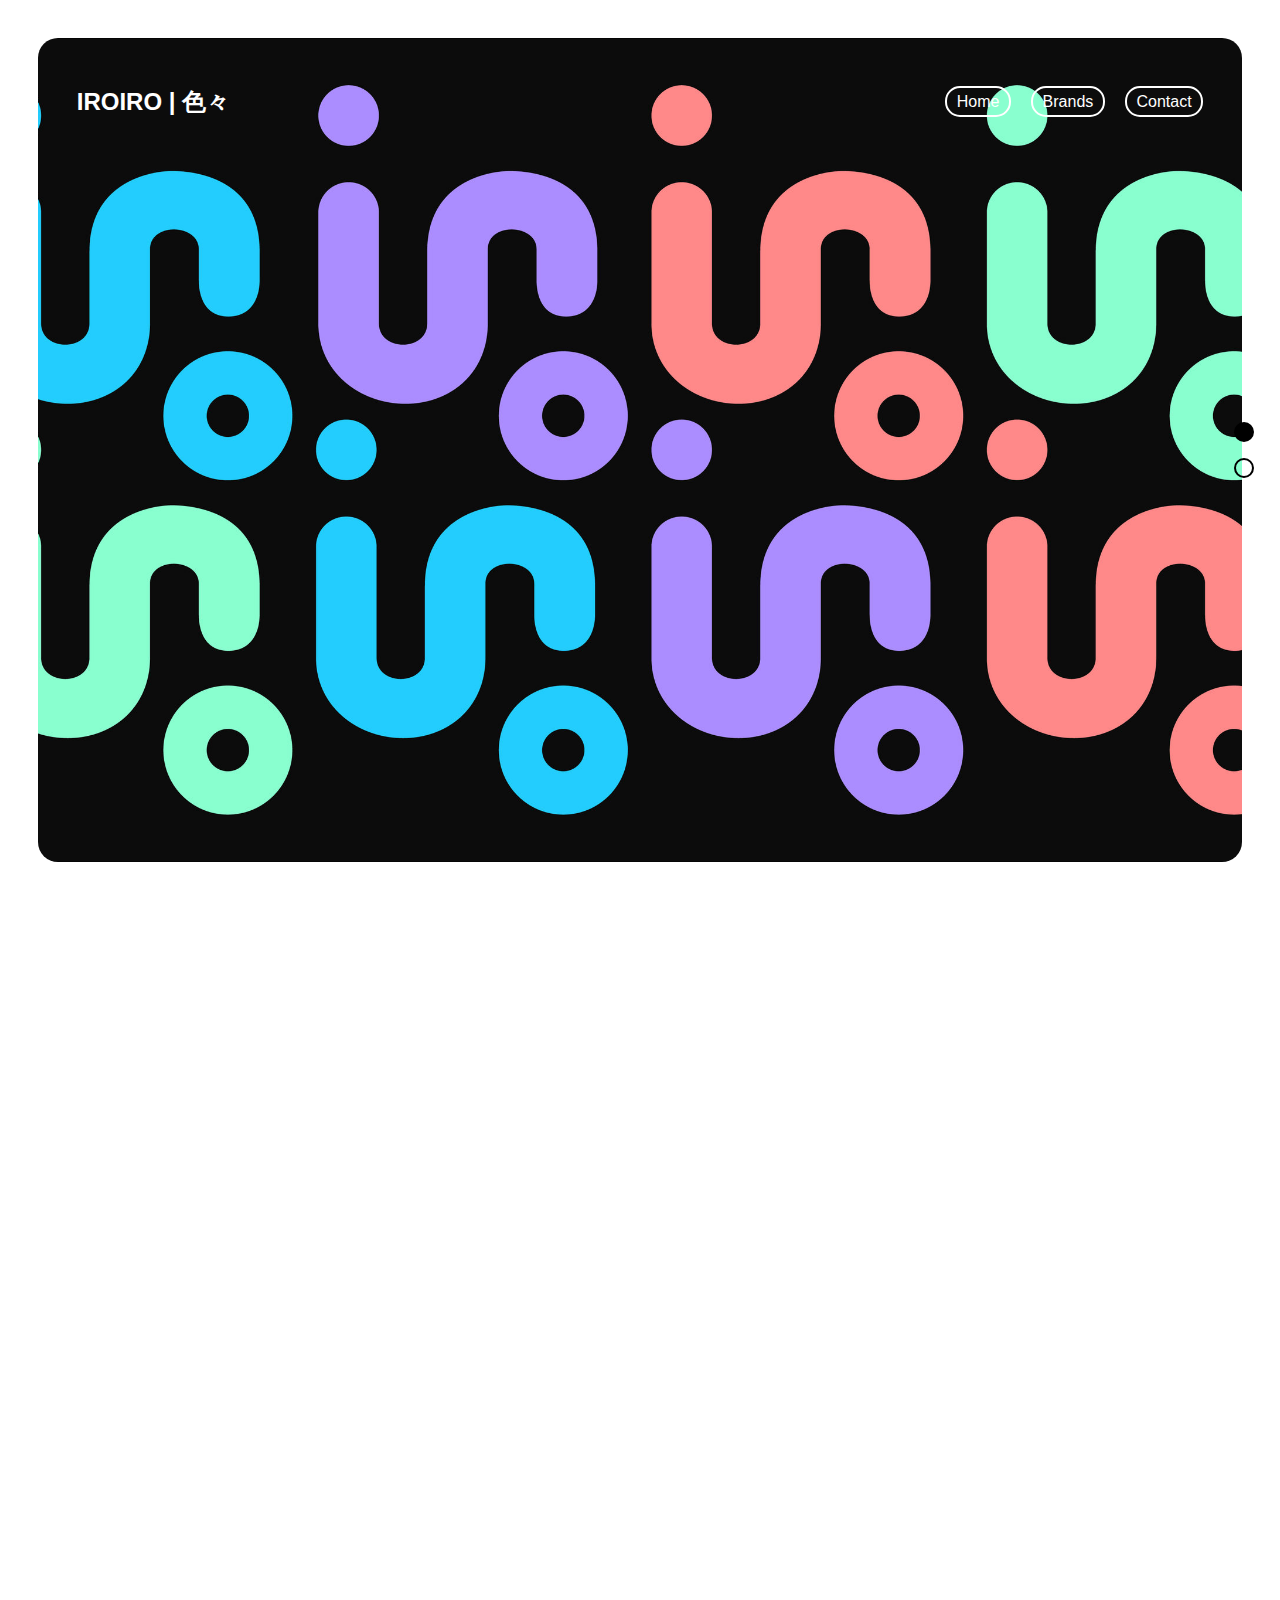
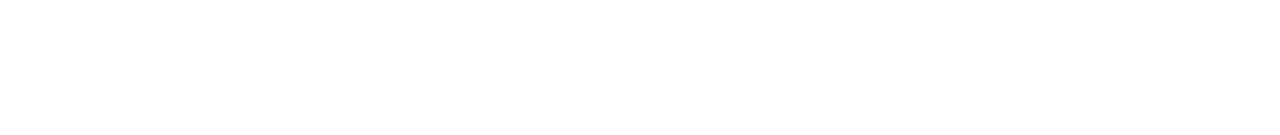
==== index.html @ 522f6322 "Adding raw text to privacy policy page" ====
<!DOCTYPE html>
<html lang="en">
<head>
    <meta charset="UTF-8">
    <meta name="viewport" content="width=device-width, initial-scale=1.0">
    <title>IROIRO | 色々</title>
    <link rel="stylesheet" href="assets/css/style.css">
</head>
<body>
<div class="page-wrapper">
    <!-- Pagination dots -->
    <div class="pagination-dots">
        <div class="pagination-dot"></div>
        <div class="pagination-dot"></div>
    </div>

    <div class="container">
        <header>
            <div class="text-logo">IROIRO | 色々</div>
            <nav>
                <ul>
                    <li><a href="#">Home</a></li>
                    <li><a href="#">Brands</a></li>
                    <li><a href="#">Contact</a></li>
                </ul>
            </nav>
        </header>
        <div class="background-pattern"></div>
    </div>

    <!-- Content Section -->
    <section id="content-section">
        <div class="text-column">
            <h1>BEAUTIFUL EVERYDAY LIFE SOLUTIONS.</h1>

            <!-- Logo image for smaller screens (hidden by default) -->
            <img src="assets/images/logo.png" alt="IROIRO Logo" class="logo-image logo-image-inline">

            <p>
                Welcome to <strong>IROIRO</strong>, a dynamic lifestyle brand committed to delivering a diverse array of
                high-quality solutions for every aspect of life. Inspired by the Japanese adjective
                <strong>"IROIRO"</strong> [色々 (hiragana いろいろ, rōmaji iroiro)], which conveys the idea of variety
                and diversity, we offer an extensive range of innovative products and services designed to enhance your
                well-being.
            </p>

            <p>
                At 色々, we believe in addressing life’s challenges with a comprehensive approach. We recognize that
                everyone faces unique hurdles, and our mission is to provide solutions that cater to these diverse
                needs.
                We are dedicated to collaborating with like-minded brands to create products and experiences that
                significantly improve the quality of life for our users.
            </p>

            <div class="app-download">
                <a href="https://apps.apple.com/us/developer/iroiro-llc/id1435048158"><img
                        src="assets/images/appstore.png" alt="Download on the App Store"></a>
                <a href="https://play.google.com/store/apps/dev?id=6528214586264150108&hl=en_US"><img
                        src="assets/images/googleplay.png" alt="Get it on Google Play"></a>
            </div>
        </div>

        <div class="image-column">
            <!-- Logo image for larger screens -->
            <img src="assets/images/logo.png" alt="IROIRO Logo" class="logo-image logo-image-column">
        </div>
    </section>

    <!-- Footer Section -->
    <footer>
        <div class="footer-content">
            <p>Support our journey by shopping with us online [<strong><a
                    href="https://fullpanicmanic.com">FPM</a></strong>, <strong><a
                    href="https://iroirogoods.com">IROIRO GOODS</a></strong>], the
                <strong><a href="https://apps.apple.com/us/developer/iroiro-llc/id1435048158">Apple App
                    Store®</a></strong> & the <strong><a
                        href="https://play.google.com/store/apps/dev?id=6528214586264150108&hl=en_US">Google
                    Play™</a></strong></p>
            <div class="footer-links">
                <a href="#">Trademarks</a>
                <a href="/pages/privacy-policy.html">Privacy Policy</a>
            </div>
        </div>
        <div class="footer-bottom">
            <p>&copy; 2018-<span id="current-year"></span> IROIRO, LLC. All rights reserved.</p>
        </div>
    </footer>

    <!-- JavaScript to update the year -->
    <script>
        document.getElementById("current-year").textContent = new Date().getFullYear();
    </script>

    <!-- JavaScript to toggle active class on pagination dots -->
    <script>
        // Function to update the active dot based on which section is in view
        function observeSections() {
            const paginationDots = document.querySelectorAll('.pagination-dot');

            const options = {
                root: null, // null means observing relative to the viewport
                threshold: 0.5 // 50% of the element must be in view to trigger the callback
            };

            const observer = new IntersectionObserver((entries) => {
                entries.forEach(entry => {
                    if (entry.isIntersecting) {
                        if (entry.target.id === 'header-section') {
                            // When the header is in view
                            paginationDots[0].classList.add('active');
                            paginationDots[1].classList.remove('active');
                        } else if (entry.target.id === 'content-section') {
                            // When the content section is in view
                            paginationDots[1].classList.add('active');
                            paginationDots[0].classList.remove('active');
                        }
                    }
                });
            }, options);

            // Observe the sections
            const headerSection = document.querySelector('header');
            const contentSection = document.getElementById('content-section');

            // Assign IDs to the sections for easier identification
            headerSection.id = 'header-section';
            contentSection.id = 'content-section';

            observer.observe(headerSection);
            observer.observe(contentSection);
        }

        // Run the observer function on page load
        window.addEventListener('load', observeSections);
    </script>
</div>
</body>
</html>
---- assets/css/style.css ----
/* General styles */
body, html {
    margin: 0;
    padding: 0;
    width: 100%;
    height: 100%;
    font-family: 'Arial', sans-serif;
    background-color: white;
    color: black;
    overflow-x: hidden;
}

/* Page background framing */
.page-wrapper {
    position: relative;
    min-height: 100vh;
    padding: 3vw; /* Adjusted padding for even spacing */
    background: white;
    box-sizing: border-box;
    overflow-y: auto;
}

/* Inner container for the content with background image */
.container {
    position: relative;
    padding: 3vw; /* Adjusted padding for thinner border */
    background-image: url('../images/background.jpg');
    background-size: cover;
    background-position: center;
    background-repeat: no-repeat;
    border-radius: 1.25rem;
    min-height: calc(100vh - 6vw); /* Adjusted height calculation */
    box-sizing: border-box;
}

/* Header styles */
header {
    display: flex;
    justify-content: space-between;
    align-items: center;
    padding: 1rem 0; /* Reduced padding to move up */
    margin-top: -1rem; /* Negative margin to move it up further */
}

.text-logo {
    font-size: 1.5rem;
    font-weight: bold;
    color: white;
}

nav ul {
    list-style: none;
    display: flex;
    gap: 1.25rem;
}

nav ul li a {
    color: white;
    text-decoration: none;
    padding: 0.3rem 0.6rem;
    border-radius: 0.9375rem;
    border: 0.125rem solid white;
}

/* Content section styles */
#content-section {
    display: flex;
    justify-content: space-between;
    align-items: flex-start;
    background-color: white;
    padding: 3vw; /* Adjusted padding for consistent border */
    box-shadow: none;
    border-radius: 1.25rem;
    max-width: 75vw;
    margin: 4vw auto;
    box-sizing: border-box;
}

/* Text and image columns */
#content-section .text-column {
    flex: 1;
    display: flex;
    flex-direction: column;
    justify-content: flex-start;
    box-sizing: border-box;
    padding-right: 1.25rem;
    text-align: left; /* Keep text left-justified */
}

#content-section .image-column {
    flex: 1;
    display: flex;
    align-items: center;
    justify-content: center;
}

#content-section .logo-image {
    max-width: 100%;
    margin: 2rem 0;
    border-radius: 1rem;
}

/* Hide the inline logo by default */
.logo-image-inline {
    display: none;
}

/* Center the inline logo and h1 title in vertical layout */
@media (max-width: 900px) {
    #content-section .logo-image-inline {
        display: block;
        margin: 1rem 0; /* Space above and below logo */
        max-width: 80%; /* Ensure logo does not exceed container width */
        align-self: center; /* Center logo horizontally */
    }

    #content-section .text-column {
        padding-right: 0; /* Remove right padding in vertical layout */
        text-align: left; /* Keep text left-justified */
        align-items: center; /* Center content vertically */
        display: flex;
        flex-direction: column;
    }

    #content-section h1 {
        margin: 0; /* Remove default margin */
        text-align: center; /* Center text horizontally */
        width: 100%; /* Ensure it spans the full width */
    }

    #content-section .app-download {
        flex-direction: row; /* Keep download buttons in a row */
        justify-content: center; /* Center download buttons horizontally in vertical layout */
        margin-top: 1.25rem; /* Space from text and logo */
    }

    #content-section .image-column {
        display: none; /* Hide the image column */
    }
}

/* Adjust the download buttons */
#content-section .app-download {
    display: flex;
    flex-direction: row;
    justify-content: flex-start; /* Keep download buttons aligned to the start */
    gap: 1.25rem;
    align-items: center;
    margin-top: 1.25rem;
}

#content-section .app-download img {
    width: auto;
    height: 3.125rem;
}

/* Footer Section */
footer {
    background-color: black;
    color: white;
    padding: 2rem;
    text-align: center;
    font-size: 0.875rem;
    border-radius: 1.25rem;
    margin-top: 4vw;
    max-width: 75vw;
    margin-left: auto;
    margin-right: auto;
}

.footer-content {
    margin-bottom: 0.625rem;
}

.footer-content p {
    margin: 0 0 0.625rem 0;
}

/* Apply hyperlink styles only in the footer */
footer a {
    color: white; /* Set hyperlink color to white */
    text-decoration: none; /* Remove underline from hyperlinks */
}

footer a:hover, footer a:focus {
    text-decoration: underline; /* Add underline on hover or focus */
    color: #23cdfe; /* Change color on hover or focus */
}

.footer-links {
    display: flex;
    justify-content: center;
    gap: 1rem;
    flex-wrap: wrap;
}

.footer-links a {
    color: white;
    text-decoration: none;
    font-weight: bold;
}

.footer-bottom {
    border-top: 0.0625rem solid white;
    padding-top: 0.625rem;
}

.footer-bottom p {
    margin: 0;
}

/* Pagination dots */
.pagination-dots {
    position: fixed;
    top: 50%;
    right: 2vw;
    display: flex;
    flex-direction: column;
    transform: translateY(-50%);
    gap: 1rem;
    z-index: 1000;
}

.pagination-dot {
    width: 1rem;
    height: 1rem;
    border-radius: 50%;
    background-color: transparent;
    border: 2px solid black;
    transition: background-color 0.3s ease;
}

.pagination-dot.active {
    background-color: black;
}

/* Responsive pagination dots */
@media (max-width: 900px) {
    .pagination-dots {
        right: 1vw;
        gap: 0.75rem;
    }

    .pagination-dot {
        width: 0.75rem;
        height: 0.75rem;
        border-width: 1.5px;
    }
}

@media (max-width: 600px) {
    .pagination-dots {
        right: 0.5vw;
        gap: 0.5rem;
    }

    .pagination-dot {
        width: 0.5rem;
        height: 0.5rem;
        border-width: 1px;
    }
}
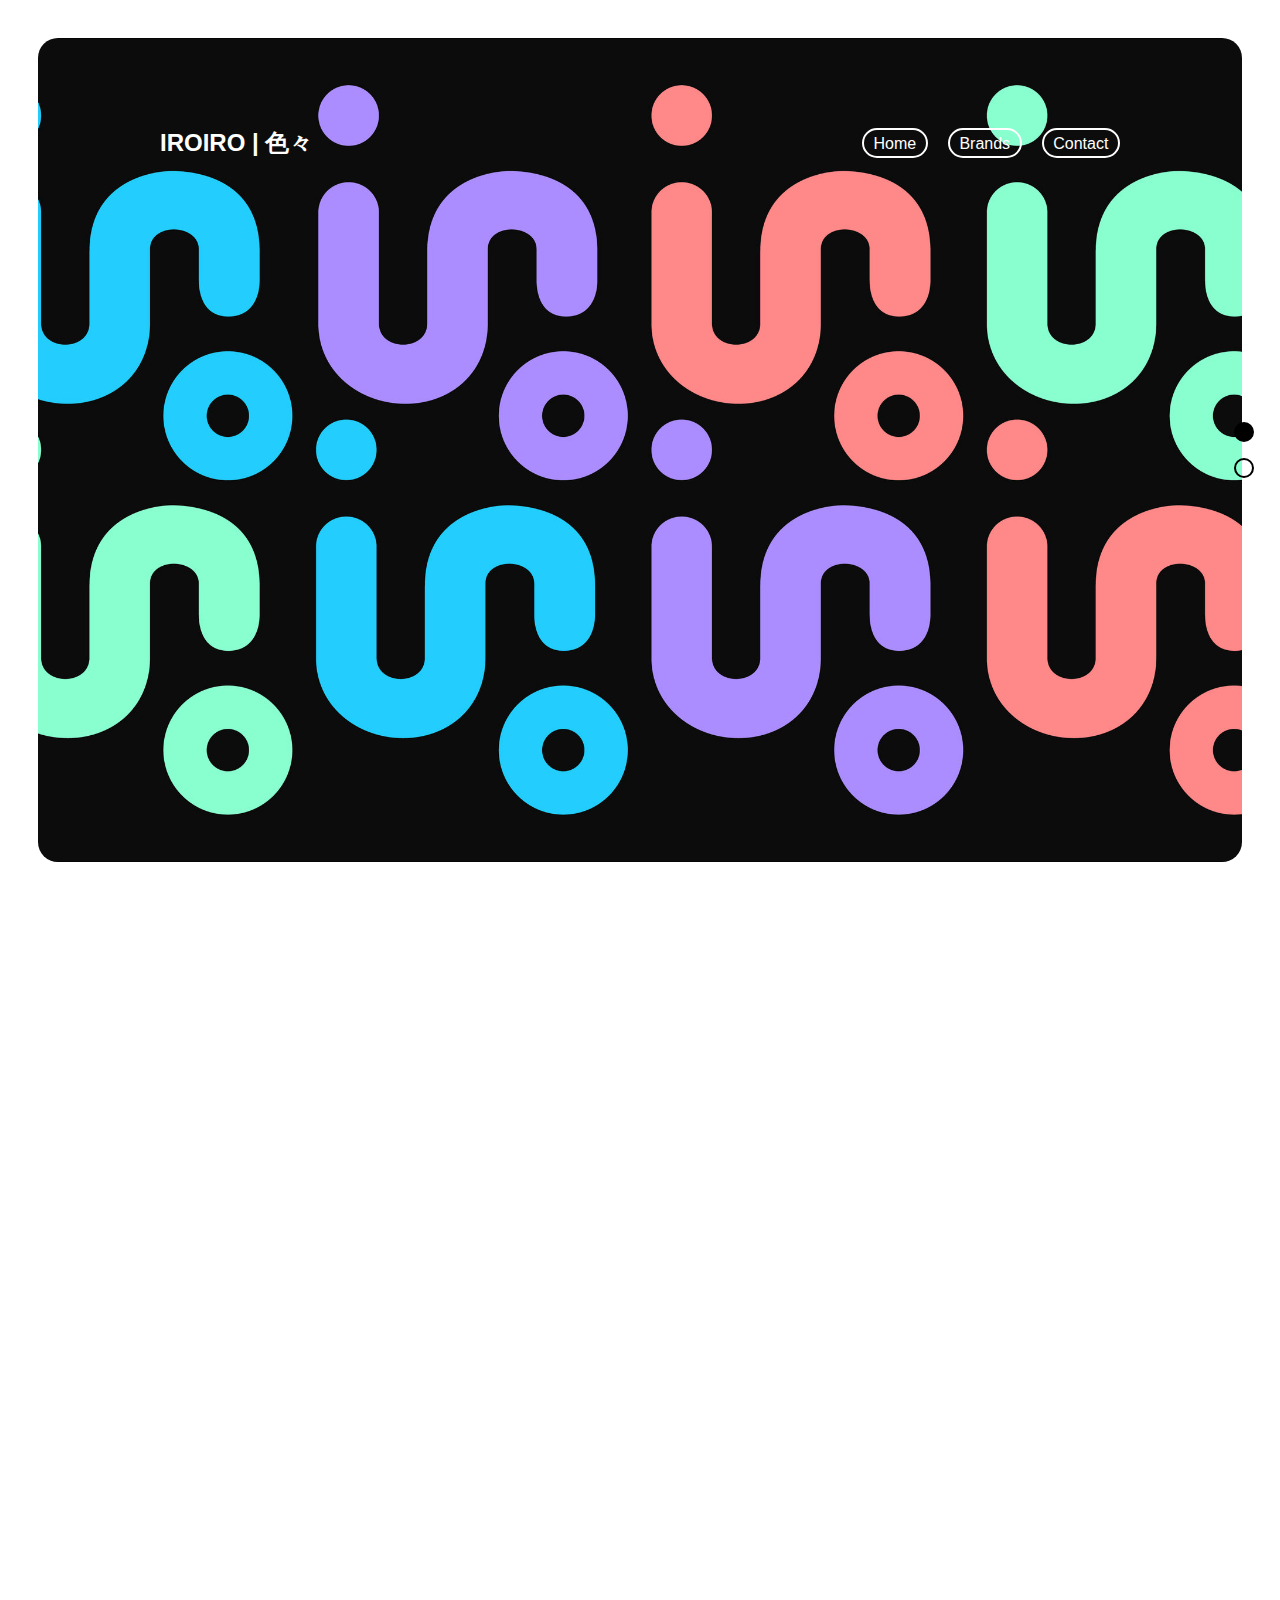
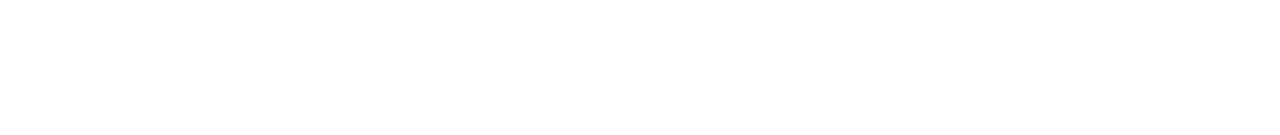
==== commit 03c18149: "Updating nav header styling" ====
--- a/index.html
+++ b/index.html
@@ -6,7 +6,7 @@
     <title>IROIRO | 色々</title>
     <link rel="stylesheet" href="assets/css/style.css">
 </head>
-<body>
+<body class="index"> <!-- Added 'index' class to the body tag -->
 <div class="page-wrapper">
     <!-- Pagination dots -->
     <div class="pagination-dots">
@@ -15,16 +15,7 @@
     </div>
 
     <div class="container">
-        <header>
-            <div class="text-logo">IROIRO | 色々</div>
-            <nav>
-                <ul>
-                    <li><a href="#">Home</a></li>
-                    <li><a href="#">Brands</a></li>
-                    <li><a href="#">Contact</a></li>
-                </ul>
-            </nav>
-        </header>
+        <div id="header"></div>
         <div class="background-pattern"></div>
     </div>
 
@@ -66,33 +57,24 @@
         </div>
     </section>
 
-    <!-- Footer Section -->
-    <footer>
-        <div class="footer-content">
-            <p>Support our journey by shopping with us online [<strong><a
-                    href="https://fullpanicmanic.com">FPM</a></strong>, <strong><a
-                    href="https://iroirogoods.com">IROIRO GOODS</a></strong>], the
-                <strong><a href="https://apps.apple.com/us/developer/iroiro-llc/id1435048158">Apple App
-                    Store®</a></strong> & the <strong><a
-                        href="https://play.google.com/store/apps/dev?id=6528214586264150108&hl=en_US">Google
-                    Play™</a></strong></p>
-            <div class="footer-links">
-                <a href="#">Trademarks</a>
-                <a href="/pages/privacy-policy.html">Privacy Policy</a>
-            </div>
-        </div>
-        <div class="footer-bottom">
-            <p>&copy; 2018-<span id="current-year"></span> IROIRO, LLC. All rights reserved.</p>
-        </div>
-    </footer>
+    <div id="footer"></div>
 
-    <!-- JavaScript to update the year -->
+    <!-- JavaScript to load header and footer -->
     <script>
-        document.getElementById("current-year").textContent = new Date().getFullYear();
-    </script>
+        // Load header and footer, then initialize pagination dots
+        function loadHeaderAndFooter() {
+            return Promise.all([
+                fetch('header.html').then(response => response.text()).then(data => {
+                    document.getElementById('header').innerHTML = data;
+                }),
+                fetch('footer.html').then(response => response.text()).then(data => {
+                    document.getElementById('footer').innerHTML = data;
+                    // Update year in footer
+                    document.getElementById("current-year").textContent = new Date().getFullYear();
+                })
+            ]);
+        }
 
-    <!-- JavaScript to toggle active class on pagination dots -->
-    <script>
         // Function to update the active dot based on which section is in view
         function observeSections() {
             const paginationDots = document.querySelectorAll('.pagination-dot');
@@ -130,8 +112,10 @@
             observer.observe(contentSection);
         }
 
-        // Run the observer function on page load
-        window.addEventListener('load', observeSections);
+        // Run the loadHeaderAndFooter function and then observe sections
+        window.addEventListener('load', () => {
+            loadHeaderAndFooter().then(observeSections);
+        });
     </script>
 </div>
 </body>
--- a/assets/css/style.css
+++ b/assets/css/style.css
@@ -38,8 +38,25 @@
     display: flex;
     justify-content: space-between;
     align-items: center;
-    padding: 1rem 0; /* Reduced padding to move up */
-    margin-top: -1rem; /* Negative margin to move it up further */
+    padding: 1rem;
+    margin-top: 2vw; /* Matches footer's margin */
+    border-radius: 1.25rem; /* Same rounding as the footer */
+    width: 100%; /* Ensure header spans the full width */
+    max-width: 75vw; /* Same width as the footer */
+    margin-left: auto; /* Center align */
+    margin-right: auto; /* Center align */
+}
+
+/* Apply header background image to all pages except index.html */
+body:not(.index) header {
+    background-image: url('../images/background.jpg'); /* Adjust the path to your background image */
+    background-size: cover;
+    background-position: center;
+    background-repeat: no-repeat;
+    border-radius: 1.25rem; /* Same rounding as the footer */
+    padding: 2rem; /* Ensure padding consistency with the footer */
+    box-sizing: border-box; /* Include padding and border in the element's total width and height */
+    box-shadow: 0 4px 8px rgba(0, 0, 0, 0.1); /* Optional: Add subtle shadow for elevation effect */
 }
 
 .text-logo {
@@ -163,7 +180,8 @@
     font-size: 0.875rem;
     border-radius: 1.25rem;
     margin-top: 4vw;
-    max-width: 75vw;
+    width: 100%; /* Ensure footer spans the full width */
+    max-width: 75vw; /* Same width as the header */
     margin-left: auto;
     margin-right: auto;
 }
@@ -259,4 +277,4 @@
         height: 0.5rem;
         border-width: 1px;
     }
-}+}
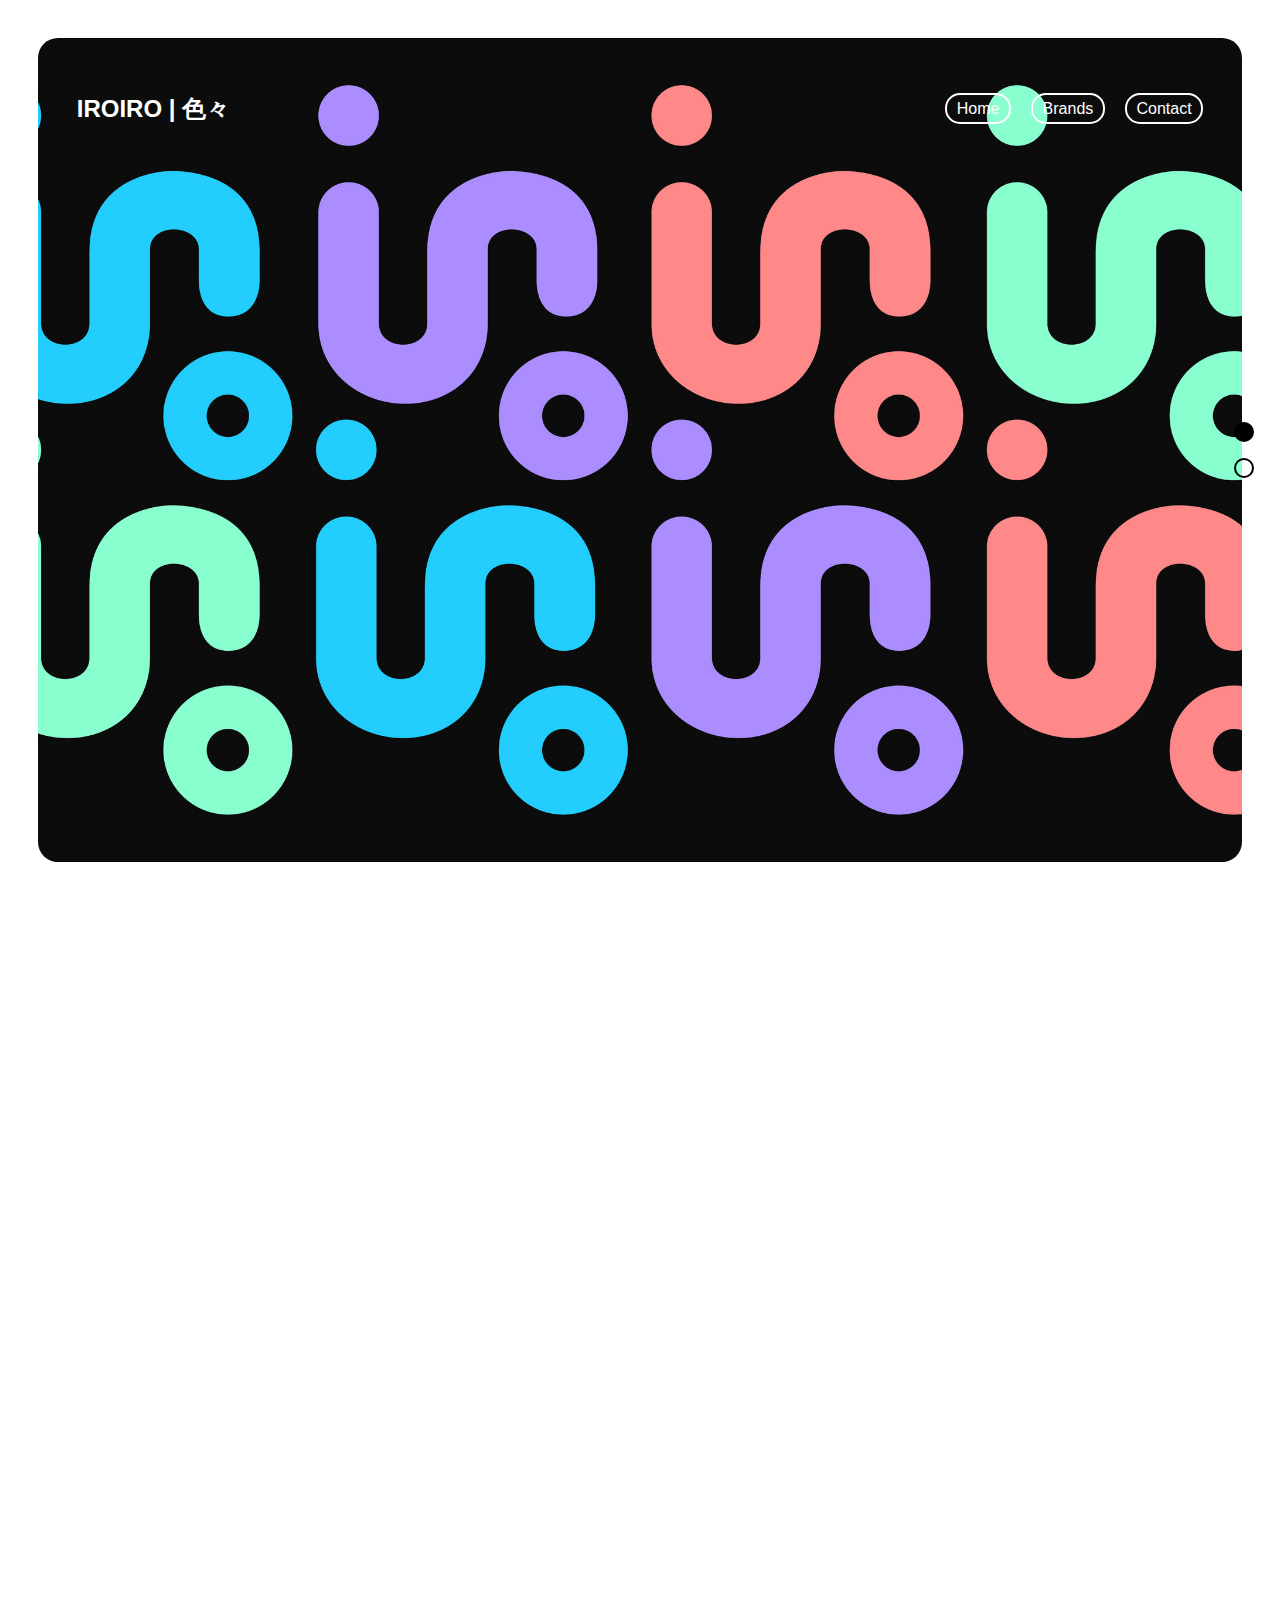
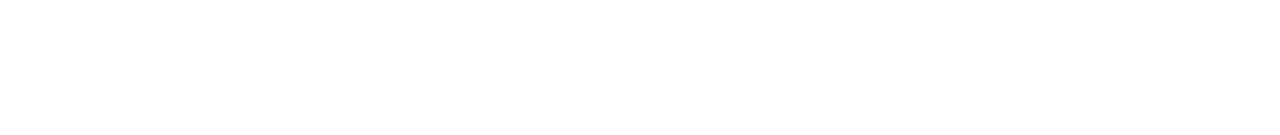
==== commit cb87d08a: "Update nav styling on all pages" ====
--- a/index.html
+++ b/index.html
@@ -16,7 +16,6 @@
 
     <div class="container">
         <div id="header"></div>
-        <div class="background-pattern"></div>
     </div>
 
     <!-- Content Section -->
--- a/assets/css/style.css
+++ b/assets/css/style.css
@@ -33,30 +33,32 @@
     box-sizing: border-box;
 }
 
+/* Specific style for non-index pages to adjust background image height */
+body:not(.index) .container {
+    padding-bottom: 3vw; /* Make bottom padding match the top padding */
+    min-height: auto; /* Remove specific height to allow for shorter container */
+}
+
 /* Header styles */
 header {
     display: flex;
     justify-content: space-between;
     align-items: center;
-    padding: 1rem;
-    margin-top: 2vw; /* Matches footer's margin */
+    padding: 0; /* Remove padding */
+    margin: 0; /* Remove margin */
     border-radius: 1.25rem; /* Same rounding as the footer */
     width: 100%; /* Ensure header spans the full width */
-    max-width: 75vw; /* Same width as the footer */
-    margin-left: auto; /* Center align */
-    margin-right: auto; /* Center align */
-}
-
-/* Apply header background image to all pages except index.html */
+    max-width: 100%; /* Ensure it does not exceed the viewport width */
+    box-sizing: border-box; /* Include padding and border in the element's total width */
+    position: relative; /* Ensure it is positioned correctly */
+    top: 0; /* Align header to the top of the viewport */
+    left: 0; /* Align to the left of the viewport */
+    height: 4rem; /* Ensure header height is consistent */
+}
+
+/* Adjustments for specific pages */
 body:not(.index) header {
-    background-image: url('../images/background.jpg'); /* Adjust the path to your background image */
-    background-size: cover;
-    background-position: center;
-    background-repeat: no-repeat;
-    border-radius: 1.25rem; /* Same rounding as the footer */
-    padding: 2rem; /* Ensure padding consistency with the footer */
-    box-sizing: border-box; /* Include padding and border in the element's total width and height */
-    box-shadow: 0 4px 8px rgba(0, 0, 0, 0.1); /* Optional: Add subtle shadow for elevation effect */
+    top: 0; /* Ensure header position is consistent across non-index pages */
 }
 
 .text-logo {
@@ -277,4 +279,4 @@
         height: 0.5rem;
         border-width: 1px;
     }
-}
+}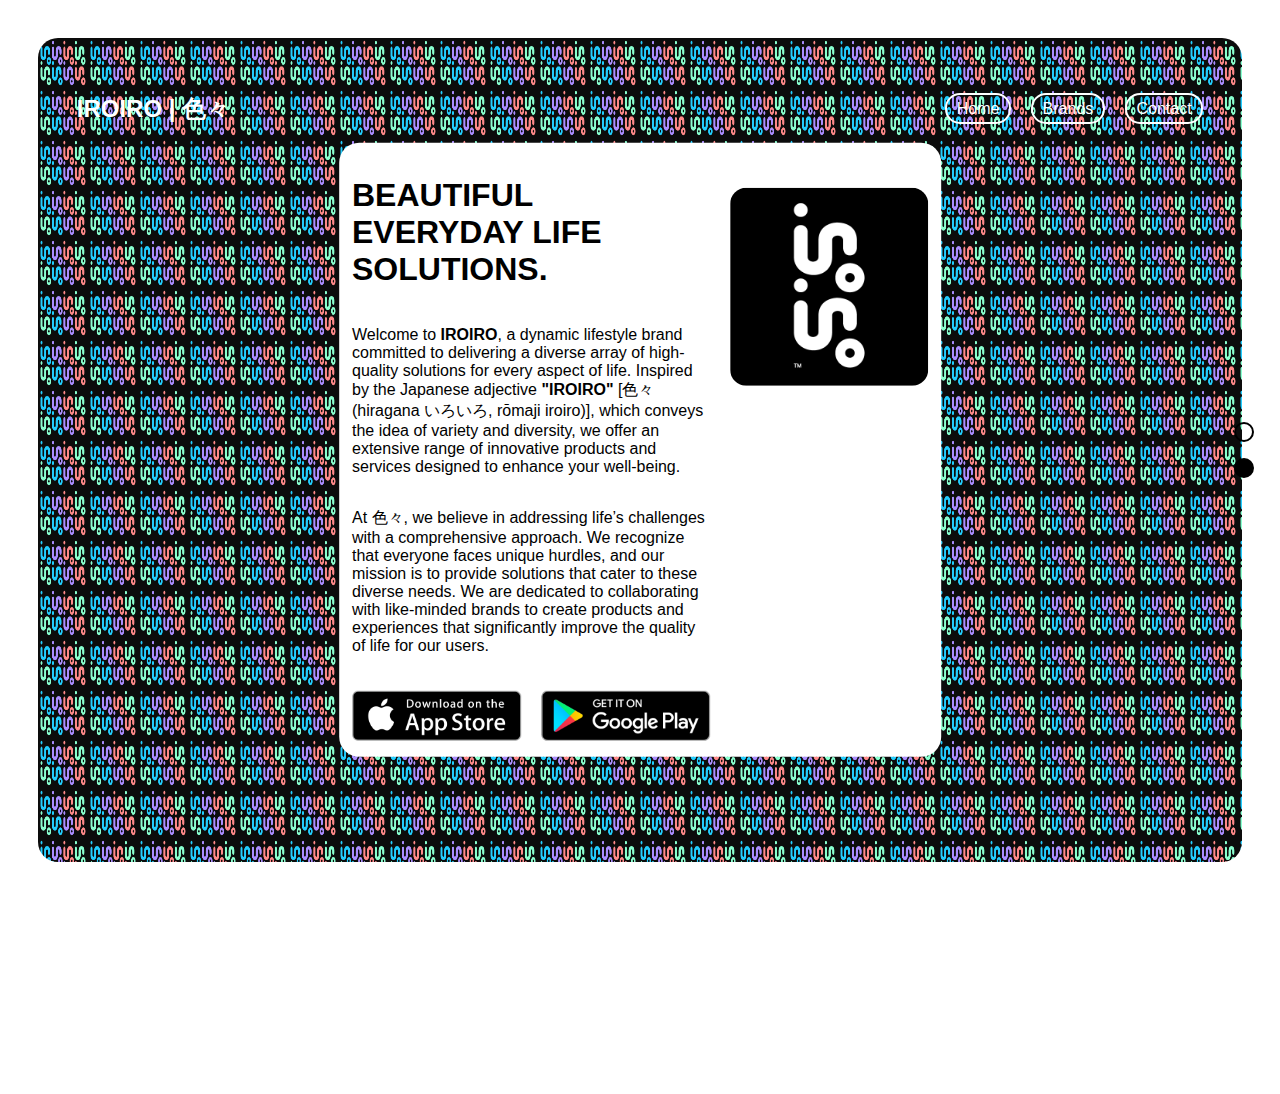
==== commit 882352af: "Updating content positioning for the main page" ====
--- a/index.html
+++ b/index.html
@@ -15,47 +15,51 @@
     </div>
 
     <div class="container">
+        <!-- Header Section -->
         <div id="header"></div>
+
+        <!-- Content Section -->
+        <section id="content-section">
+            <div class="text-column">
+                <h1>BEAUTIFUL EVERYDAY LIFE SOLUTIONS.</h1>
+
+                <!-- Logo image for smaller screens (hidden by default) -->
+                <img src="assets/images/logo.png" alt="IROIRO Logo" class="logo-image logo-image-inline">
+
+                <p>
+                    Welcome to <strong>IROIRO</strong>, a dynamic lifestyle brand committed to delivering a diverse
+                    array of
+                    high-quality solutions for every aspect of life. Inspired by the Japanese adjective
+                    <strong>"IROIRO"</strong> [色々 (hiragana いろいろ, rōmaji iroiro)], which conveys the idea of
+                    variety
+                    and diversity, we offer an extensive range of innovative products and services designed to enhance
+                    your
+                    well-being.
+                </p>
+
+                <p>
+                    At 色々, we believe in addressing life’s challenges with a comprehensive approach. We recognize that
+                    everyone faces unique hurdles, and our mission is to provide solutions that cater to these diverse
+                    needs.
+                    We are dedicated to collaborating with like-minded brands to create products and experiences that
+                    significantly improve the quality of life for our users.
+                </p>
+
+                <div class="app-download">
+                    <a href="https://apps.apple.com/us/developer/iroiro-llc/id1435048158"><img
+                            src="assets/images/appstore.png" alt="Download on the App Store"></a>
+                    <a href="https://play.google.com/store/apps/dev?id=6528214586264150108&hl=en_US"><img
+                            src="assets/images/googleplay.png" alt="Get it on Google Play"></a>
+                </div>
+            </div>
+
+            <div class="image-column">
+                <!-- Logo image for larger screens -->
+                <img src="assets/images/logo.png" alt="IROIRO Logo" class="logo-image logo-image-column">
+            </div>
+        </section>
     </div>
-
-    <!-- Content Section -->
-    <section id="content-section">
-        <div class="text-column">
-            <h1>BEAUTIFUL EVERYDAY LIFE SOLUTIONS.</h1>
-
-            <!-- Logo image for smaller screens (hidden by default) -->
-            <img src="assets/images/logo.png" alt="IROIRO Logo" class="logo-image logo-image-inline">
-
-            <p>
-                Welcome to <strong>IROIRO</strong>, a dynamic lifestyle brand committed to delivering a diverse array of
-                high-quality solutions for every aspect of life. Inspired by the Japanese adjective
-                <strong>"IROIRO"</strong> [色々 (hiragana いろいろ, rōmaji iroiro)], which conveys the idea of variety
-                and diversity, we offer an extensive range of innovative products and services designed to enhance your
-                well-being.
-            </p>
-
-            <p>
-                At 色々, we believe in addressing life’s challenges with a comprehensive approach. We recognize that
-                everyone faces unique hurdles, and our mission is to provide solutions that cater to these diverse
-                needs.
-                We are dedicated to collaborating with like-minded brands to create products and experiences that
-                significantly improve the quality of life for our users.
-            </p>
-
-            <div class="app-download">
-                <a href="https://apps.apple.com/us/developer/iroiro-llc/id1435048158"><img
-                        src="assets/images/appstore.png" alt="Download on the App Store"></a>
-                <a href="https://play.google.com/store/apps/dev?id=6528214586264150108&hl=en_US"><img
-                        src="assets/images/googleplay.png" alt="Get it on Google Play"></a>
-            </div>
-        </div>
-
-        <div class="image-column">
-            <!-- Logo image for larger screens -->
-            <img src="assets/images/logo.png" alt="IROIRO Logo" class="logo-image logo-image-column">
-        </div>
-    </section>
-
+    <!-- Footer Section -->
     <div id="footer"></div>
 
     <!-- JavaScript to load header and footer -->
--- a/assets/css/style.css
+++ b/assets/css/style.css
@@ -20,17 +20,40 @@
     overflow-y: auto;
 }
 
+/* Keyframes for scrolling animation */
+@-webkit-keyframes bg-scrolling {
+    0% { background-position: 0 0; }
+    100% { background-position: 50px 50px; }
+}
+@-moz-keyframes bg-scrolling {
+    0% { background-position: 0 0; }
+    100% { background-position: 50px 50px; }
+}
+@-o-keyframes bg-scrolling {
+    0% { background-position: 0 0; }
+    100% { background-position: 50px 50px; }
+}
+@keyframes bg-scrolling {
+    0% { background-position: 0 0; }
+    100% { background-position: 50px 50px; }
+}
+
 /* Inner container for the content with background image */
 .container {
     position: relative;
     padding: 3vw; /* Adjusted padding for thinner border */
     background-image: url('../images/background.jpg');
-    background-size: cover;
-    background-position: center;
-    background-repeat: no-repeat;
+    background-size: 50px 50px; /* Set the size of the background image */
+    background-position: 0 0;
+    background-repeat: repeat;
     border-radius: 1.25rem;
     min-height: calc(100vh - 6vw); /* Adjusted height calculation */
     box-sizing: border-box;
+
+    -webkit-animation: bg-scrolling 0.92s linear infinite; /* Safari 4+ */
+    -moz-animation: bg-scrolling 0.92s linear infinite;    /* Fx 5+ */
+    -o-animation: bg-scrolling 0.92s linear infinite;      /* Opera 12+ */
+    animation: bg-scrolling 0.92s linear infinite;         /* IE 10+ */
 }
 
 /* Specific style for non-index pages to adjust background image height */
@@ -87,12 +110,23 @@
     justify-content: space-between;
     align-items: flex-start;
     background-color: white;
-    padding: 3vw; /* Adjusted padding for consistent border */
+    padding: 1.0vw; /* Adjusted padding for consistent border */
     box-shadow: none;
     border-radius: 1.25rem;
     max-width: 75vw;
     margin: 4vw auto;
     box-sizing: border-box;
+}
+
+/* Centering #content-section on index.html */
+body.index #content-section {
+    position: absolute;
+    top: 50%;
+    left: 50%;
+    transform: translate(-50%, -50%);
+    margin: 0; /* Reset margin to avoid conflicts */
+    max-width: 75vw; /* Ensure content width is controlled */
+    box-sizing: border-box; /* Include padding and borders in width/height */
 }
 
 /* Text and image columns */
@@ -233,7 +267,7 @@
 .pagination-dots {
     position: fixed;
     top: 50%;
-    right: 2vw;
+    right: 2vw; /* Adjusted for margin from right edge */
     display: flex;
     flex-direction: column;
     transform: translateY(-50%);
@@ -257,7 +291,7 @@
 /* Responsive pagination dots */
 @media (max-width: 900px) {
     .pagination-dots {
-        right: 1vw;
+        right: 1vw; /* Adjusted for smaller screens */
         gap: 0.75rem;
     }
 
@@ -270,7 +304,7 @@
 
 @media (max-width: 600px) {
     .pagination-dots {
-        right: 0.5vw;
+        right: 0.5vw; /* Adjusted for even smaller screens */
         gap: 0.5rem;
     }
 
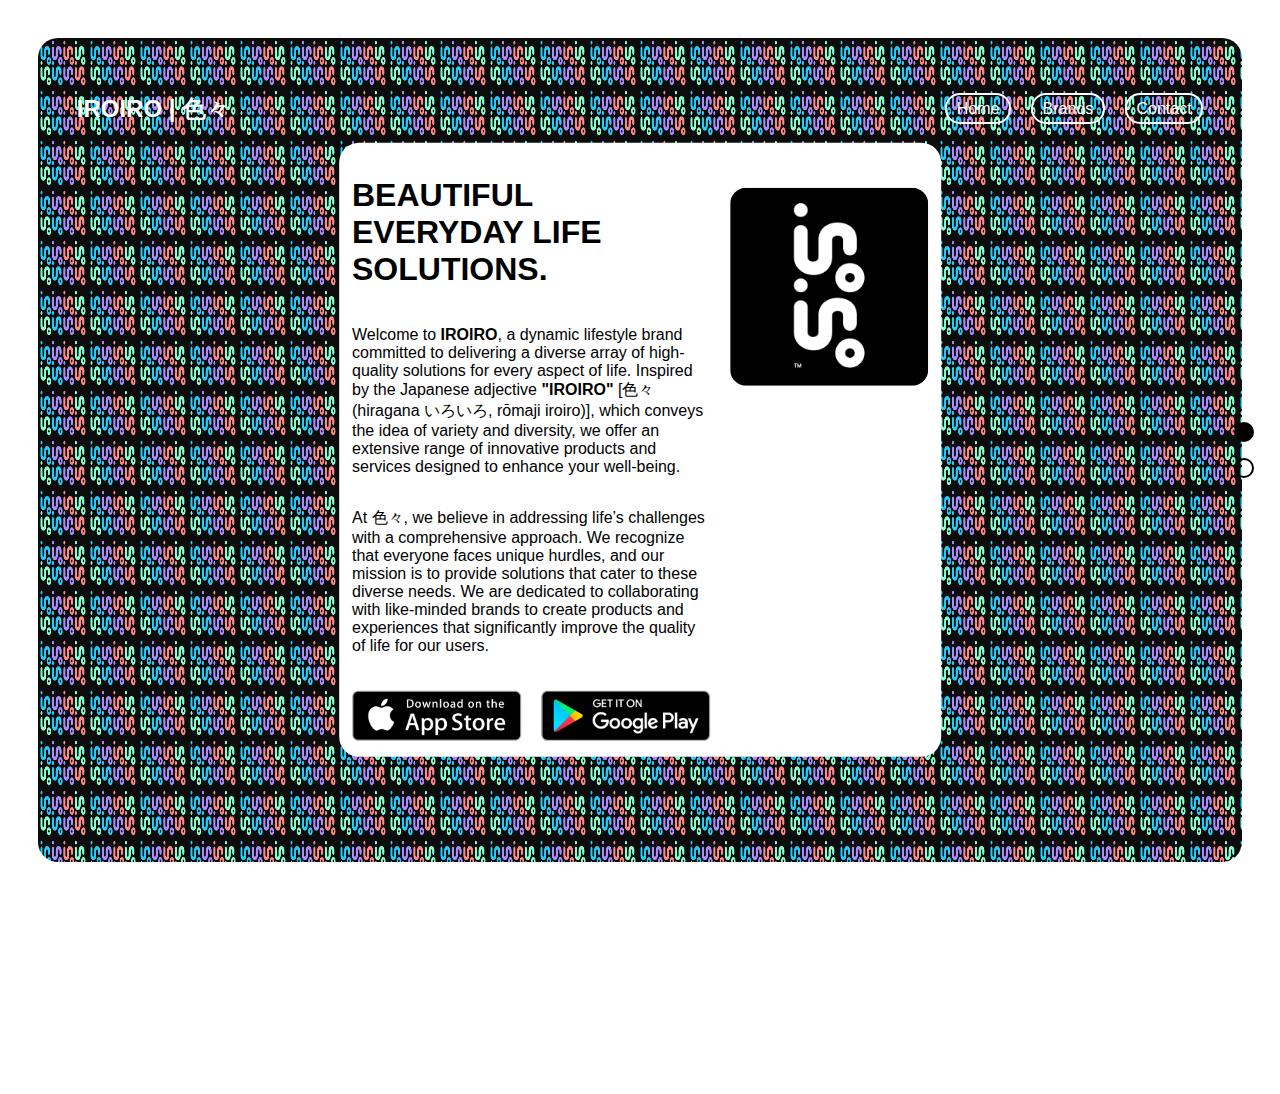
==== commit 7fa94ba5: "Update index.html" ====
--- a/index.html
+++ b/index.html
@@ -18,7 +18,7 @@
         <!-- Header Section -->
         <div id="header"></div>
 
-        <!-- Content Section -->
+        <!-- Content Section -- Visible on large screens only-->
         <section id="content-section">
             <div class="text-column">
                 <h1>BEAUTIFUL EVERYDAY LIFE SOLUTIONS.</h1>
@@ -59,65 +59,110 @@
             </div>
         </section>
     </div>
+    <!-- Content Section -- Visible on smaller screens only -->
+    <section id="content-section-small">
+        <div class="text-column">
+            <h1>BEAUTIFUL EVERYDAY LIFE SOLUTIONS.</h1>
+
+            <!-- Logo image for smaller screens (hidden by default) -->
+            <img src="assets/images/logo.png" alt="IROIRO Logo" class="logo-image logo-image-inline">
+
+            <p>
+                Welcome to <strong>IROIRO</strong>, a dynamic lifestyle brand committed to delivering a diverse
+                array of
+                high-quality solutions for every aspect of life. Inspired by the Japanese adjective
+                <strong>"IROIRO"</strong> [色々 (hiragana いろいろ, rōmaji iroiro)], which conveys the idea of
+                variety
+                and diversity, we offer an extensive range of innovative products and services designed to enhance
+                your
+                well-being.
+            </p>
+
+            <p>
+                At 色々, we believe in addressing life’s challenges with a comprehensive approach. We recognize that
+                everyone faces unique hurdles, and our mission is to provide solutions that cater to these diverse
+                needs.
+                We are dedicated to collaborating with like-minded brands to create products and experiences that
+                significantly improve the quality of life for our users.
+            </p>
+
+            <div class="app-download">
+                <a href="https://apps.apple.com/us/developer/iroiro-llc/id1435048158"><img
+                        src="assets/images/appstore.png" alt="Download on the App Store"></a>
+                <a href="https://play.google.com/store/apps/dev?id=6528214586264150108&hl=en_US"><img
+                        src="assets/images/googleplay.png" alt="Get it on Google Play"></a>
+            </div>
+        </div>
+
+        <div class="image-column">
+            <!-- Logo image for larger screens -->
+            <img src="assets/images/logo.png" alt="IROIRO Logo" class="logo-image logo-image-column">
+        </div>
+    </section>
     <!-- Footer Section -->
     <div id="footer"></div>
 
     <!-- JavaScript to load header and footer -->
     <script>
-        // Load header and footer, then initialize pagination dots
-        function loadHeaderAndFooter() {
-            return Promise.all([
-                fetch('header.html').then(response => response.text()).then(data => {
-                    document.getElementById('header').innerHTML = data;
-                }),
-                fetch('footer.html').then(response => response.text()).then(data => {
-                    document.getElementById('footer').innerHTML = data;
-                    // Update year in footer
-                    document.getElementById("current-year").textContent = new Date().getFullYear();
-                })
-            ]);
-        }
+        document.addEventListener('DOMContentLoaded', () => {
+            // Load header and footer content
+            function loadHeaderAndFooter() {
+                return Promise.all([
+                    fetch('header.html').then(response => response.text()).then(data => {
+                        document.getElementById('header').innerHTML = data;
+                    }),
+                    fetch('footer.html').then(response => response.text()).then(data => {
+                        document.getElementById('footer').innerHTML = data;
+                        // Update year in footer
+                        document.getElementById("current-year").textContent = new Date().getFullYear();
+                    })
+                ]);
+            }
 
-        // Function to update the active dot based on which section is in view
-        function observeSections() {
-            const paginationDots = document.querySelectorAll('.pagination-dot');
+            // Function to update the active dot based on which section is in view
+            function observeSections() {
+                const paginationDots = document.querySelectorAll('.pagination-dot');
 
-            const options = {
-                root: null, // null means observing relative to the viewport
-                threshold: 0.5 // 50% of the element must be in view to trigger the callback
-            };
+                const options = {
+                    root: null, // null means observing relative to the viewport
+                    threshold: 0.5 // 50% of the element must be in view to trigger the callback
+                };
 
-            const observer = new IntersectionObserver((entries) => {
-                entries.forEach(entry => {
-                    if (entry.isIntersecting) {
-                        if (entry.target.id === 'header-section') {
-                            // When the header is in view
-                            paginationDots[0].classList.add('active');
-                            paginationDots[1].classList.remove('active');
-                        } else if (entry.target.id === 'content-section') {
-                            // When the content section is in view
-                            paginationDots[1].classList.add('active');
-                            paginationDots[0].classList.remove('active');
+                const observer = new IntersectionObserver((entries) => {
+                    entries.forEach(entry => {
+                        if (entry.isIntersecting) {
+                            // Check which section is in view and update dots
+                            if (entry.target.id === 'header') {
+                                // Header is in view
+                                paginationDots[0].classList.add('active');
+                                paginationDots[1].classList.remove('active');
+                            } else if (entry.target.id === 'content-section-small') {
+                                // Content Section Small is in view
+                                paginationDots[1].classList.add('active');
+                                paginationDots[0].classList.remove('active');
+                            } else if (entry.target.id === 'footer') {
+                                // Footer is in view
+                                paginationDots[1].classList.add('active');
+                                paginationDots[0].classList.remove('active');
+                            }
                         }
-                    }
-                });
-            }, options);
+                    });
+                }, options);
 
-            // Observe the sections
-            const headerSection = document.querySelector('header');
-            const contentSection = document.getElementById('content-section');
+                // Observe the sections
+                const headerSection = document.getElementById('header');
+                const contentSectionSmall = document.getElementById('content-section-small');
+                const footerSection = document.getElementById('footer');
 
-            // Assign IDs to the sections for easier identification
-            headerSection.id = 'header-section';
-            contentSection.id = 'content-section';
+                observer.observe(headerSection);
+                observer.observe(contentSectionSmall);
+                observer.observe(footerSection);
+            }
 
-            observer.observe(headerSection);
-            observer.observe(contentSection);
-        }
-
-        // Run the loadHeaderAndFooter function and then observe sections
-        window.addEventListener('load', () => {
-            loadHeaderAndFooter().then(observeSections);
+            // Run the loadHeaderAndFooter function and then observe sections
+            window.addEventListener('load', () => {
+                loadHeaderAndFooter().then(observeSections);
+            });
         });
     </script>
 </div>
--- a/assets/css/style.css
+++ b/assets/css/style.css
@@ -105,7 +105,8 @@
 }
 
 /* Content section styles */
-#content-section {
+#content-section,
+#content-section-small {
     display: flex;
     justify-content: space-between;
     align-items: flex-start;
@@ -130,7 +131,8 @@
 }
 
 /* Text and image columns */
-#content-section .text-column {
+#content-section .text-column,
+#content-section-small .text-column {
     flex: 1;
     display: flex;
     flex-direction: column;
@@ -140,14 +142,16 @@
     text-align: left; /* Keep text left-justified */
 }
 
-#content-section .image-column {
+#content-section .image-column,
+#content-section-small .image-column {
     flex: 1;
     display: flex;
     align-items: center;
     justify-content: center;
 }
 
-#content-section .logo-image {
+#content-section .logo-image,
+#content-section-small .logo-image {
     max-width: 100%;
     margin: 2rem 0;
     border-radius: 1rem;
@@ -159,15 +163,33 @@
 }
 
 /* Center the inline logo and h1 title in vertical layout */
+@media (min-width: 901px) {
+    /* Show content-section and hide content-section-small on larger screens */
+    body.index #content-section {
+        display: flex;
+    }
+    body.index #content-section-small {
+        display: none;
+    }
+}
+
 @media (max-width: 900px) {
-    #content-section .logo-image-inline {
+    /* Show content-section-small and hide content-section on smaller screens */
+    body.index #content-section {
+        display: none;
+    }
+    body.index #content-section-small {
+        display: flex;
+    }
+
+    #content-section-small .logo-image-inline {
         display: block;
         margin: 1rem 0; /* Space above and below logo */
         max-width: 80%; /* Ensure logo does not exceed container width */
         align-self: center; /* Center logo horizontally */
     }
 
-    #content-section .text-column {
+    #content-section-small .text-column {
         padding-right: 0; /* Remove right padding in vertical layout */
         text-align: left; /* Keep text left-justified */
         align-items: center; /* Center content vertically */
@@ -175,25 +197,26 @@
         flex-direction: column;
     }
 
-    #content-section h1 {
+    #content-section-small h1 {
         margin: 0; /* Remove default margin */
         text-align: center; /* Center text horizontally */
         width: 100%; /* Ensure it spans the full width */
     }
 
-    #content-section .app-download {
+    #content-section-small .app-download {
         flex-direction: row; /* Keep download buttons in a row */
         justify-content: center; /* Center download buttons horizontally in vertical layout */
         margin-top: 1.25rem; /* Space from text and logo */
     }
 
-    #content-section .image-column {
+    #content-section-small .image-column {
         display: none; /* Hide the image column */
     }
 }
 
 /* Adjust the download buttons */
-#content-section .app-download {
+#content-section .app-download,
+#content-section-small .app-download {
     display: flex;
     flex-direction: row;
     justify-content: flex-start; /* Keep download buttons aligned to the start */
@@ -202,7 +225,8 @@
     margin-top: 1.25rem;
 }
 
-#content-section .app-download img {
+#content-section .app-download img,
+#content-section-small .app-download img {
     width: auto;
     height: 3.125rem;
 }
@@ -313,4 +337,4 @@
         height: 0.5rem;
         border-width: 1px;
     }
-}+}
